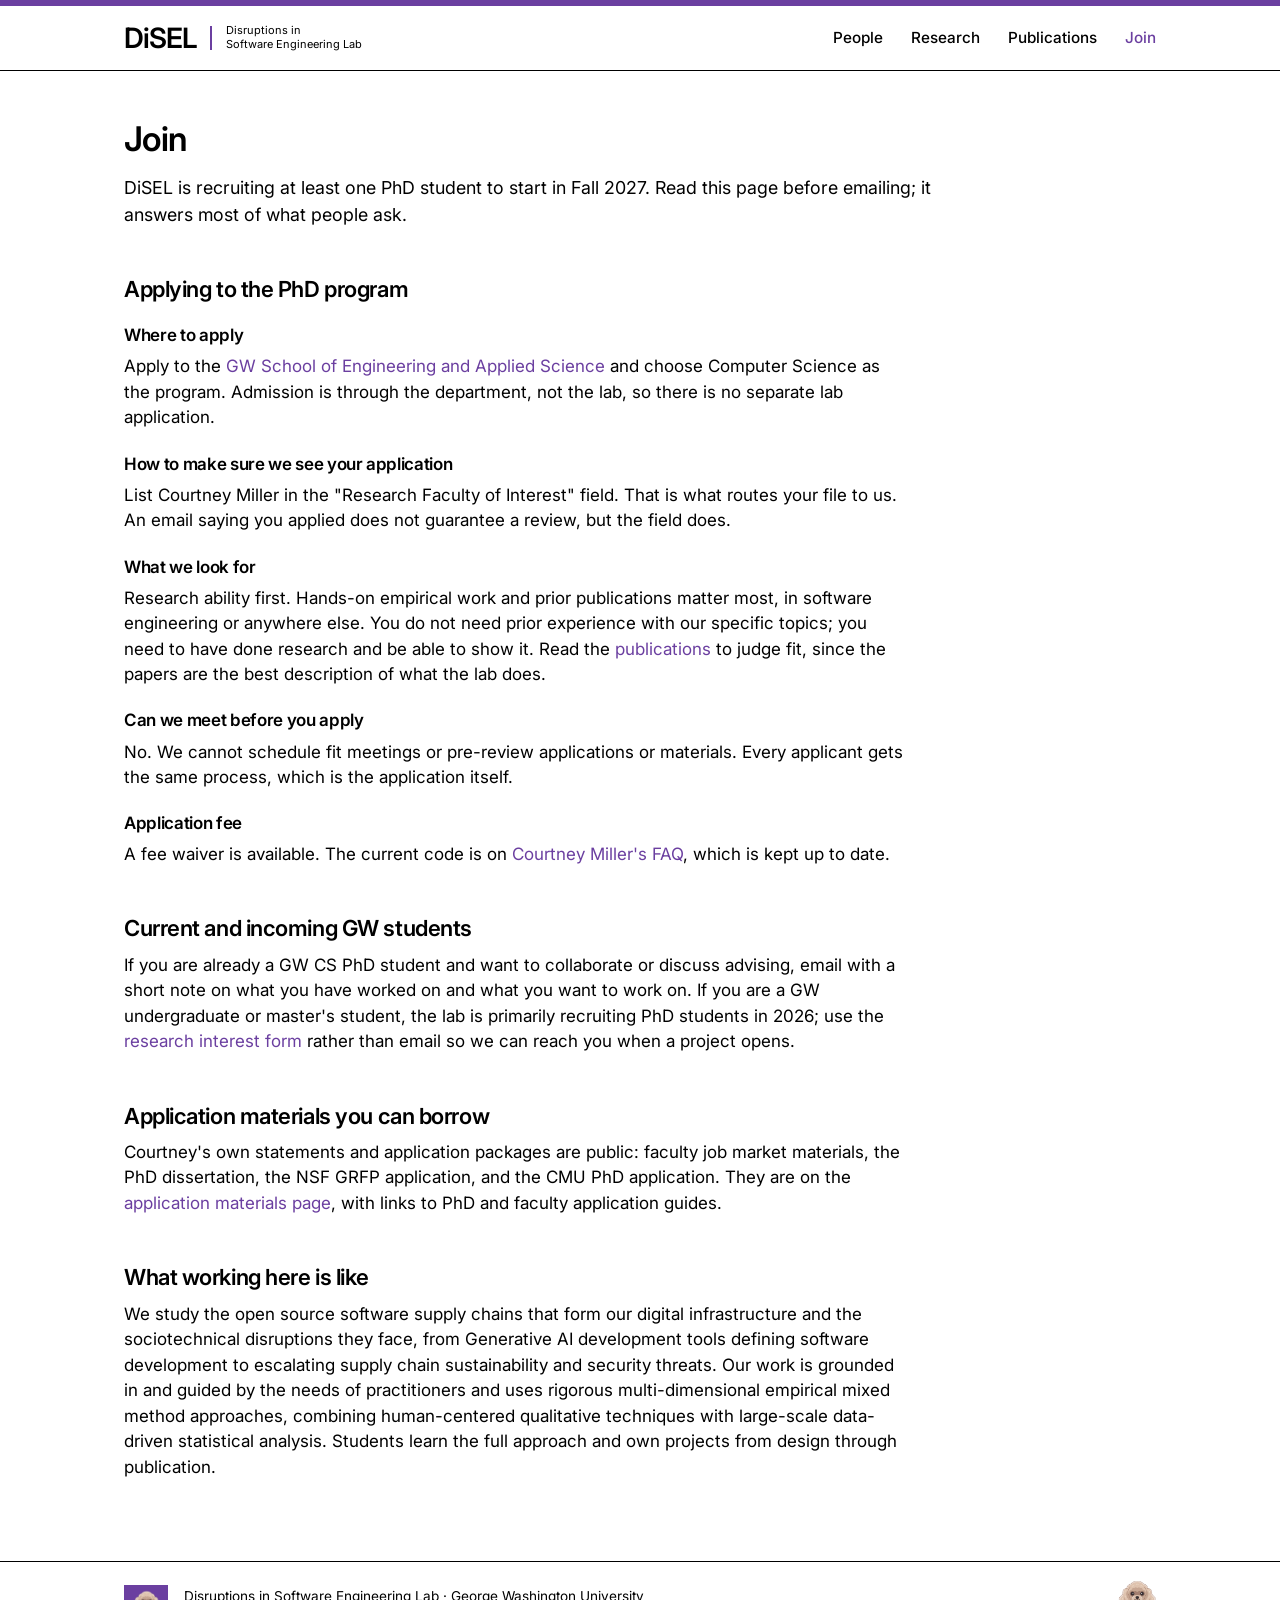
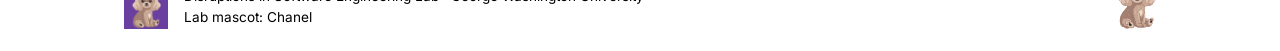
==== join.html @ 10b78e0b "beta website version 0" ====
<!doctype html>
<html lang="en">
<head>
<meta charset="utf-8">
<meta name="viewport" content="width=device-width, initial-scale=1">
<title>Join · DiSEL</title>
<link rel="icon" href="assets/favicon.svg" type="image/svg+xml">
<link rel="preconnect" href="https://fonts.googleapis.com">
<link href="https://fonts.googleapis.com/css2?family=Inter:wght@400;500;600&display=swap" rel="stylesheet">
<link rel="stylesheet" href="style.css">
</head>
<body>
<div class="edge"></div>
<header>
  <div class="header-inner">
    <a class="lockup" href="index.html">
      <span class="wordmark">DiSEL</span>
      <span class="divider"></span>
      <span class="fullname">Disruptions in<br>Software Engineering Lab</span>
    </a>
    <nav>
      <a href="people.html">People</a>
      <a href="research.html">Research</a>
      <a href="publications.html">Publications</a>
      <a class="join active" href="join.html">Join</a>
    </nav>
  </div>
</header>

<main class="faq">
  <h1>Join</h1>
  <p class="lede">DiSEL is recruiting at least one PhD student to start in Fall 2027. Read this page before emailing; it answers most of what people ask.</p>

  <h2>Applying to the PhD program</h2>

  <h3>Where to apply</h3>
  <p>Apply to the <a href="https://graduate.engineering.gwu.edu/admissions-requirements" target="_blank" rel="noopener">GW School of Engineering and Applied Science</a> and choose Computer Science as the program. Admission is through the department, not the lab, so there is no separate lab application.</p>

  <h3>How to make sure we see your application</h3>
  <p>List Courtney Miller in the "Research Faculty of Interest" field. That is what routes your file to us. An email saying you applied does not guarantee a review, but the field does.</p>

  <h3>What we look for</h3>
  <p>Research ability first. Hands-on empirical work and prior publications matter most, in software engineering or anywhere else. You do not need prior experience with our specific topics; you need to have done research and be able to show it. Read the <a href="publications.html">publications</a> to judge fit, since the papers are the best description of what the lab does.</p>

  <h3>Can we meet before you apply</h3>
  <p>No. We cannot schedule fit meetings or pre-review applications or materials. Every applicant gets the same process, which is the application itself.</p>

  <h3>Application fee</h3>
  <p>A fee waiver is available. The current code is on <a href="https://courtney-e-miller.github.io/faq.html" target="_blank" rel="noopener">Courtney Miller's FAQ</a>, which is kept up to date.</p>

  <h2>Current and incoming GW students</h2>
  <p>If you are already a GW CS PhD student and want to collaborate or discuss advising, email with a short note on what you have worked on and what you want to work on. If you are a GW undergraduate or master's student, the lab is primarily recruiting PhD students in 2026; use the <a href="https://forms.gle/jEtgPU3ZmJjNEu3a9" target="_blank" rel="noopener">research interest form</a> rather than email so we can reach you when a project opens.</p>

  <h2>Application materials you can borrow</h2>
  <p>Courtney's own statements and application packages are public: faculty job market materials, the PhD dissertation, the NSF GRFP application, and the CMU PhD application. They are on the <a href="https://courtney-e-miller.github.io/applicationMaterials.html" target="_blank" rel="noopener">application materials page</a>, with links to PhD and faculty application guides.</p>

  <h2>What working here is like</h2>
  <p>We study the open source software supply chains that form our digital infrastructure and the sociotechnical disruptions they face, from Generative AI development tools defining software development to escalating supply chain sustainability and security threats. Our work is grounded in and guided by the needs of practitioners and uses rigorous multi-dimensional empirical mixed method approaches, combining human-centered qualitative techniques with large-scale data-driven statistical analysis. Students learn the full approach and own projects from design through publication.</p>
</main>

<footer>
  <div class="footer-inner">
    <div class="footer-left">
      <div class="tile"><img src="assets/chanel.png" alt=""></div>
      <div>Disruptions in Software Engineering Lab · George Washington University<br>Lab mascot: Chanel</div>
    </div>
    <div class="footer-right"><img src="assets/chanel.png" alt=""></div>
  </div>
</footer>
</body>
</html>
---- style.css ----
/* DiSEL site. One file. Change the accent here and it changes everywhere. */
:root {
  --ink: #000000;
  --paper: #FFFFFF;
  --accent: #6B3FA0;      /* amethyst */
  --accent-dark: #9A6BD1; /* only on black backgrounds */
  --max: 1080px;
}

* { box-sizing: border-box; }
html { font-size: 17px; }
body {
  margin: 0;
  font-family: "Inter", system-ui, -apple-system, "Segoe UI", Helvetica, Arial, sans-serif;
  color: var(--ink);
  background: var(--paper);
  line-height: 1.5;
  min-height: 100vh; display: flex; flex-direction: column;
}
main { flex: 1 0 auto; width: 100%; }
a { color: var(--accent); text-decoration: none; }
a:hover { text-decoration: underline; }
h1, h2, h3 { line-height: 1.15; letter-spacing: -0.02em; margin: 0 0 0.5em; }
h1 { font-size: 2rem; font-weight: 600; }
h2 { font-size: 1.3rem; font-weight: 600; margin-top: 2.2em; }
h3 { font-size: 1rem; font-weight: 600; margin-top: 1.6em; }
p { margin: 0 0 1em; }
ul { padding-left: 1.2em; }

/* page edge */
.edge { height: 6px; background: var(--accent); }

/* header */
header {
  border-bottom: 1px solid var(--ink);
}
.header-inner {
  max-width: var(--max); margin: 0 auto; padding: 18px 24px;
  display: flex; align-items: center; justify-content: space-between; gap: 24px; flex-wrap: wrap;
}
.lockup { display: flex; align-items: center; gap: 14px; color: var(--ink); }
.lockup:hover { text-decoration: none; }
.wordmark { font-weight: 600; font-size: 28px; line-height: 1; letter-spacing: -0.035em; }
.divider { width: 2px; height: 24px; background: var(--accent); }
.fullname { font-size: 11px; line-height: 1.25; }
nav { display: flex; gap: 28px; font-weight: 500; font-size: 0.9rem; flex-wrap: wrap; }
nav a { color: var(--ink); }
nav a.active, nav a.join { color: var(--accent); }

/* content */
main { max-width: var(--max); margin: 0 auto; padding: 48px 24px 64px; }
.hero { display: grid; grid-template-columns: 1.4fr 1fr; gap: 48px; }
.hero h1 { font-size: 2.1rem; }
.lede { font-size: 1.05rem }
.actions { display: flex; gap: 20px; align-items: center; margin-top: 8px; }
.button {
  display: inline-block; background: var(--accent); color: #fff; font-weight: 500;
  padding: 10px 16px; font-size: 0.9rem;
}
.button:hover { text-decoration: none; opacity: 0.92; }
.side { border-left: 1px solid var(--ink); padding-left: 28px; }
.label { font-weight: 600; font-size: 0.75rem; letter-spacing: 0.12em; text-transform: uppercase; color: var(--accent); margin-bottom: 12px; }
.side ul { list-style: none; padding: 0; margin: 0; }
.side li { margin-bottom: 12px; font-size: 0.95rem; }
.side li a { color: var(--ink); }

/* publications */
.pub { margin-bottom: 28px; max-width: 46em; }
.pub .title { font-weight: 600; }
.pub .meta { font-size: 0.9rem; }
.pub .links { font-size: 0.9rem; }
.pub .links a + a::before { content: " · "; color: var(--ink); }

/* people */
.person { display: flex; gap: 20px; align-items: center; margin-bottom: 28px; max-width: 46em; }
.person img {
  width: 96px; height: 96px; object-fit: cover; flex: none;
  border-radius: 50%;
  border: 2px solid var(--accent);
  background: #fff;
}
.person .name { font-weight: 600; }
.person .role { font-size: 0.9rem; }

/* faq */
.faq h3 { margin-top: 1.4em; }
.faq p, .faq li { max-width: 46em; }

/* footer */
footer { border-top: 1px solid var(--ink); }
.footer-inner {
  max-width: var(--max); margin: 0 auto; padding: 16px 24px;
  display: flex; align-items: center; justify-content: space-between; gap: 16px; flex-wrap: wrap;
  font-size: 0.8rem;
}
.footer-left { display: flex; align-items: center; gap: 16px; }
.tile { width: 44px; height: 44px; background: var(--accent); display: flex; align-items: flex-end; justify-content: center; overflow: hidden; }
.tile img { height: 40px; width: auto; }
.footer-right img { height: 52px; width: auto; }

@media (max-width: 720px) {
  .hero { grid-template-columns: 1fr; gap: 32px; }
  .side { border-left: 0; padding-left: 0; border-top: 1px solid var(--ink); padding-top: 24px; }
  .hero h1 { font-size: 1.7rem; }
}
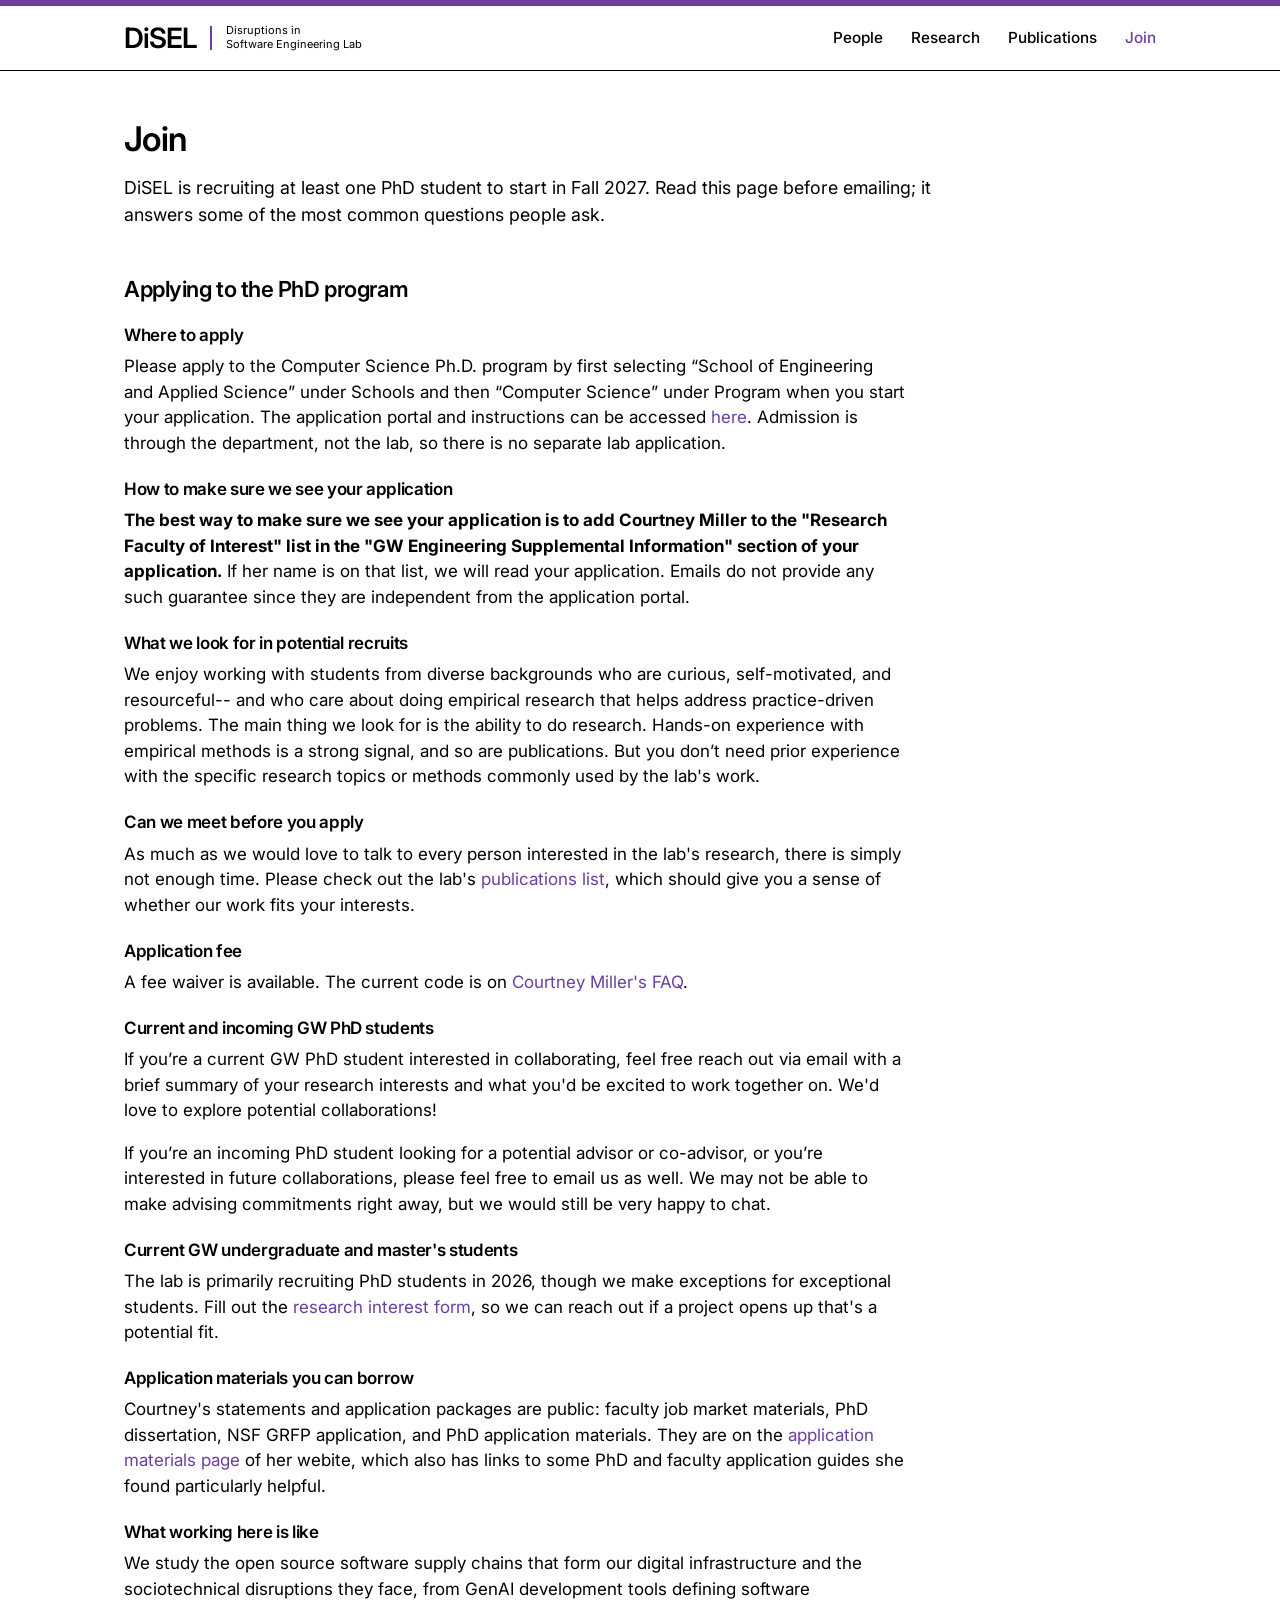
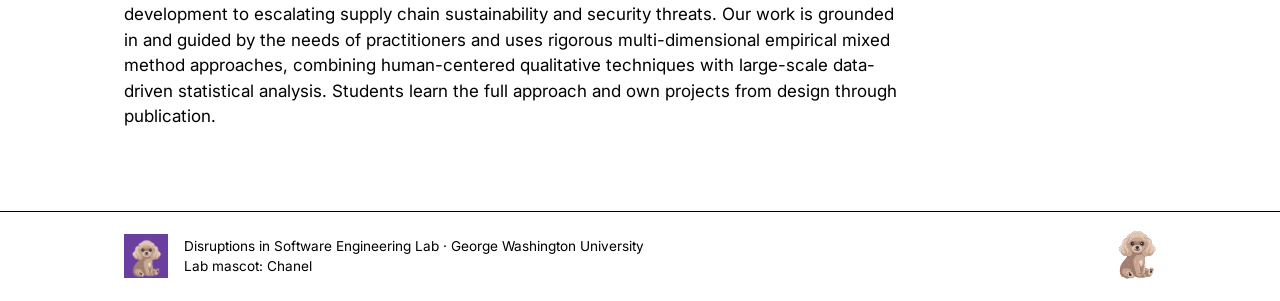
==== commit 44db32cc: "updating join page and doing a couple twaeaks" ====
--- a/join.html
+++ b/join.html
@@ -29,33 +29,40 @@
 
 <main class="faq">
   <h1>Join</h1>
-  <p class="lede">DiSEL is recruiting at least one PhD student to start in Fall 2027. Read this page before emailing; it answers most of what people ask.</p>
+  <p class="lede">DiSEL is recruiting at least one PhD student to start in Fall 2027. Read this page before emailing; it answers some of the most common questions people ask.</p>
 
   <h2>Applying to the PhD program</h2>
 
   <h3>Where to apply</h3>
-  <p>Apply to the <a href="https://graduate.engineering.gwu.edu/admissions-requirements" target="_blank" rel="noopener">GW School of Engineering and Applied Science</a> and choose Computer Science as the program. Admission is through the department, not the lab, so there is no separate lab application.</p>
+  <p>Please apply to the Computer Science Ph.D. program by first selecting “School of Engineering and Applied Science” under Schools and then “Computer Science” under Program when you start your application. The application portal and instructions can be accessed <a href="https://graduate.engineering.gwu.edu/admissions-requirements" target="_blank">here</a>. Admission is through the department, not the lab, so there is no separate lab application.</p>
 
   <h3>How to make sure we see your application</h3>
-  <p>List Courtney Miller in the "Research Faculty of Interest" field. That is what routes your file to us. An email saying you applied does not guarantee a review, but the field does.</p>
+  <p> <b>The best way to make sure we see your application is to add Courtney Miller to the "Research Faculty of Interest" list in the "GW Engineering Supplemental Information" section of your application.</b> If her name is on that list, we will read your application. Emails do not provide any such guarantee since they are independent from the application portal.</p>
 
-  <h3>What we look for</h3>
-  <p>Research ability first. Hands-on empirical work and prior publications matter most, in software engineering or anywhere else. You do not need prior experience with our specific topics; you need to have done research and be able to show it. Read the <a href="publications.html">publications</a> to judge fit, since the papers are the best description of what the lab does.</p>
+  <h3>What we look for in potential recruits</h3>
+  <p>We enjoy working with students from diverse backgrounds who are curious, self-motivated, and resourceful-- and who care about doing empirical research that helps address practice-driven problems. The main thing we look for is the ability to do research. Hands-on experience with empirical methods is a strong signal, and so are publications. But you don’t need prior experience with the specific research topics or methods commonly used by the lab's work.</p>
+
 
   <h3>Can we meet before you apply</h3>
-  <p>No. We cannot schedule fit meetings or pre-review applications or materials. Every applicant gets the same process, which is the application itself.</p>
+  <p> As much as we would love to talk to every person interested in the lab's research, there is simply not enough time. Please check out the lab's <a href="publications.html">publications list</a>, which should give you a sense of whether our work fits your interests.</p>
 
   <h3>Application fee</h3>
-  <p>A fee waiver is available. The current code is on <a href="https://courtney-e-miller.github.io/faq.html" target="_blank" rel="noopener">Courtney Miller's FAQ</a>, which is kept up to date.</p>
+  <p>A fee waiver is available. The current code is on <a href="https://courtney-e-miller.github.io/faq.html" target="_blank" rel="noopener">Courtney Miller's FAQ</a>.</p>
 
-  <h2>Current and incoming GW students</h2>
-  <p>If you are already a GW CS PhD student and want to collaborate or discuss advising, email with a short note on what you have worked on and what you want to work on. If you are a GW undergraduate or master's student, the lab is primarily recruiting PhD students in 2026; use the <a href="https://forms.gle/jEtgPU3ZmJjNEu3a9" target="_blank" rel="noopener">research interest form</a> rather than email so we can reach you when a project opens.</p>
 
-  <h2>Application materials you can borrow</h2>
-  <p>Courtney's own statements and application packages are public: faculty job market materials, the PhD dissertation, the NSF GRFP application, and the CMU PhD application. They are on the <a href="https://courtney-e-miller.github.io/applicationMaterials.html" target="_blank" rel="noopener">application materials page</a>, with links to PhD and faculty application guides.</p>
+  <h3>Current and incoming GW PhD students</h3>
+  <p>If you’re a current GW PhD student interested in collaborating, feel free reach out via email with a brief summary of your research interests and what you'd be excited to work together on. We'd love to explore potential collaborations!</p>
 
-  <h2>What working here is like</h2>
-  <p>We study the open source software supply chains that form our digital infrastructure and the sociotechnical disruptions they face, from Generative AI development tools defining software development to escalating supply chain sustainability and security threats. Our work is grounded in and guided by the needs of practitioners and uses rigorous multi-dimensional empirical mixed method approaches, combining human-centered qualitative techniques with large-scale data-driven statistical analysis. Students learn the full approach and own projects from design through publication.</p>
+  <p>If you’re an incoming PhD student looking for a potential advisor or co-advisor, or you’re interested in future collaborations, please feel free to email us as well. We may not be able to make advising commitments right away, but we would still be very happy to chat.</p>
+
+  <h3>Current GW undergraduate and master's students</h3>
+  <p>The lab is primarily recruiting PhD students in 2026, though we make exceptions for exceptional students. Fill out the <a href="https://forms.gle/jEtgPU3ZmJjNEu3a9" target="_blank" rel="noopener">research interest form</a>, so we can reach out if a project opens up that's a potential fit.</p>
+
+  <h3>Application materials you can borrow</h3>
+  <p>Courtney's statements and application packages are public: faculty job market materials, PhD dissertation, NSF GRFP application, and PhD application materials. They are on the <a href="https://courtney-e-miller.github.io/applicationMaterials.html" target="_blank" rel="noopener">application materials page</a> of her webite, which also has links to some PhD and faculty application guides she found particularly helpful.</p>
+
+  <h3>What working here is like</h3>
+  <p>We study the open source software supply chains that form our digital infrastructure and the sociotechnical disruptions they face, from GenAI development tools defining software development to escalating supply chain sustainability and security threats. Our work is grounded in and guided by the needs of practitioners and uses rigorous multi-dimensional empirical mixed method approaches, combining human-centered qualitative techniques with large-scale data-driven statistical analysis. Students learn the full approach and own projects from design through publication.</p>
 </main>
 
 <footer>
